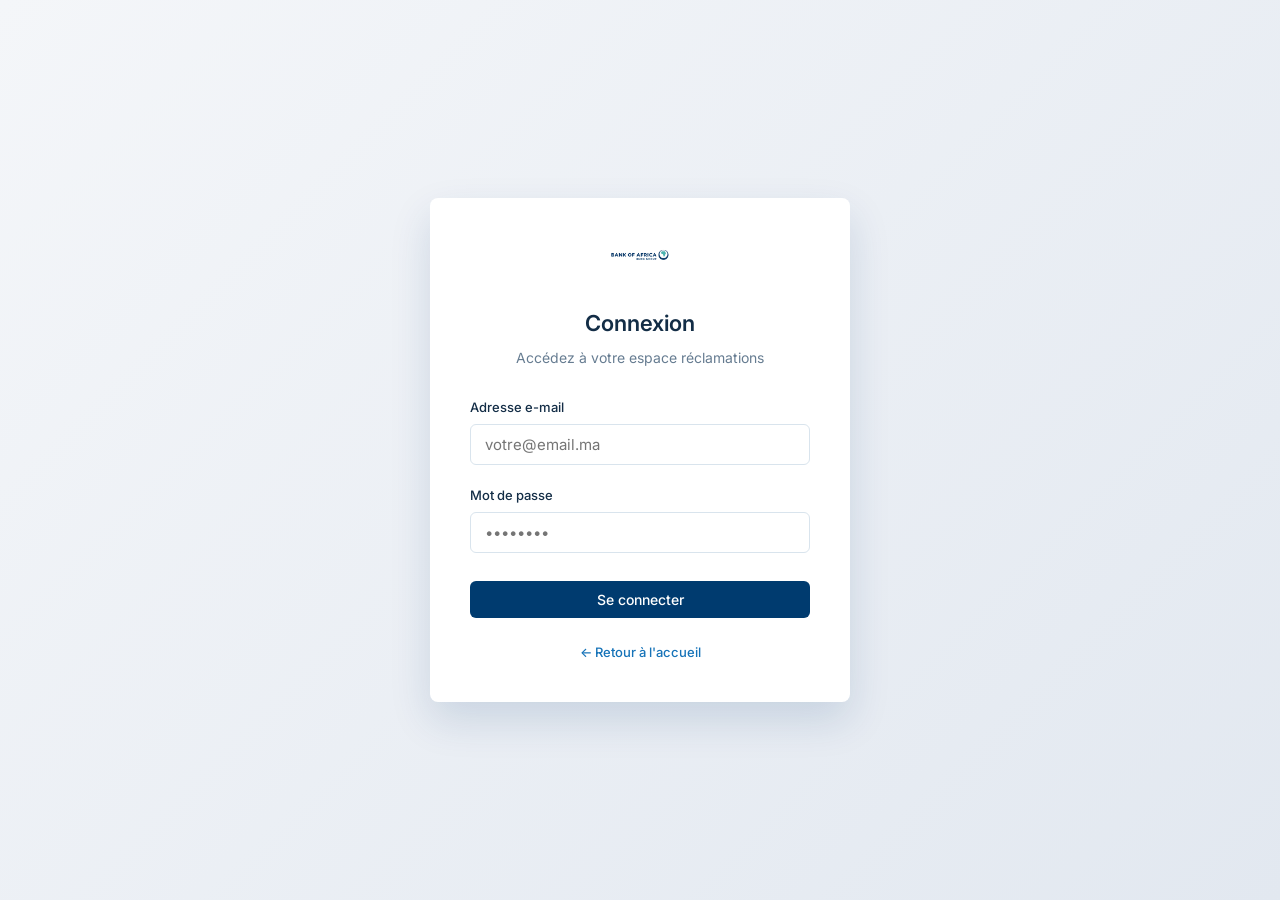
==== login.html @ 6e00140f "1er commit" ====
<!DOCTYPE html>
<html lang="fr">
<head>
  <meta charset="UTF-8">
  <meta name="viewport" content="width=device-width, initial-scale=1.0">
  <title>Connexion — BMCE Réclamations</title>
  <link rel="stylesheet" href="assets/css/style.css">
</head>
<body>

  <div class="login-page">
    <div class="login-card">
      <div class="logo">
        <img src="assets/img/logo-bmce.png" alt="BMCE Bank" class="logo-img">
      </div>

      <h1>Connexion</h1>
      <p class="login-subtitle" id="login-subtitle">Accédez à votre espace réclamations</p>

      <form id="login-form">
        <div class="form-group">
          <label class="form-label" for="email">Adresse e-mail</label>
          <input type="email" id="email" class="form-control" placeholder="votre@email.ma" required>
        </div>
        <div class="form-group">
          <label class="form-label" for="password">Mot de passe</label>
          <input type="password" id="password" class="form-control" placeholder="••••••••" required>
        </div>
        <button type="submit" class="btn btn-primary" style="width:100%; margin-top:8px;">
          Se connecter
        </button>
      </form>

      <div class="login-footer">
        <a href="index.html">&larr; Retour à l'accueil</a>
      </div>
    </div>
  </div>

  <script src="assets/js/app.js"></script>
  <script>
    const params = new URLSearchParams(window.location.search);
    const action = params.get('action');
    const redirect = params.get('redirect');

    const subtitles = {
      deposer: 'Connectez-vous pour déposer une réclamation',
      suivre: 'Connectez-vous pour suivre vos réclamations'
    };
    if (action && subtitles[action]) {
      document.getElementById('login-subtitle').textContent = subtitles[action];
    }

    document.getElementById('login-form').addEventListener('submit', (e) => {
      e.preventDefault();
      const email = document.getElementById('email').value.trim();
      const password = document.getElementById('password').value;
      const user = App.login(email, password);

      if (!user) {
        App.showToast('Identifiants incorrects', 'error');
        return;
      }

      if (redirect) {
        window.location.href = decodeURIComponent(redirect);
        return;
      }

      if (user.role === 'admin') {
        window.location.href = 'admin/dashboard.html';
      } else if (action === 'deposer') {
        window.location.href = 'client/deposer.html';
      } else if (action === 'suivre') {
        window.location.href = 'client/suivre.html';
      } else {
        window.location.href = 'client/dashboard.html';
      }
    });
  </script>
</body>
</html>
---- assets/css/style.css ----
/* BMCE Réclamations — Design System */
@import url('https://fonts.googleapis.com/css2?family=Inter:wght@300;400;500;600;700&display=swap');

:root {
  --primary: #003b6f;
  --primary-light: #005b9f;
  --accent: #1673b8;
  --accent-light: #2b91d2;
  --accent-soft: #e8f3fb;
  --bg: #f5f8fb;
  --surface: #ffffff;
  --text: #132d46;
  --text-muted: #667c91;
  --border: #d9e4ed;
  --border-light: #edf3f7;
  --shadow-sm: 0 2px 8px rgba(0, 59, 111, .05);
  --shadow-md: 0 8px 20px rgba(0, 59, 111, .10);
  --shadow-lg: 0 18px 42px rgba(0, 59, 111, .14);
  --radius: 6px;
  --radius-lg: 8px;
  --sidebar-w: 220px;
  --header-h: 68px;
  --transition: .2s ease;

  /* Statuts */
  --status-nouveau: #0879bd;
  --status-encours: #d97818;
  --status-attente: #b87916;
  --status-resolu: #208448;
  --status-rejete: #be3d46;

  /* Priorités */
  --prio-basse: #4189b9;
  --prio-moyenne: #df891f;
  --prio-haute: #d75a3b;
  --prio-critique: #aa2d42;
}

*, *::before, *::after { box-sizing: border-box; margin: 0; padding: 0; }

html { scroll-behavior: smooth; }

body {
  font-family: 'Inter', -apple-system, BlinkMacSystemFont, sans-serif;
  background: var(--bg);
  color: var(--text);
  line-height: 1.6;
  font-size: 15px;
  -webkit-font-smoothing: antialiased;
}

a { text-decoration: none; color: inherit; }
ul { list-style: none; }
img { max-width: 100%; display: block; }
button, input, select, textarea { font-family: inherit; font-size: inherit; }

/* ─── Buttons ─── */
.btn {
  display: inline-flex;
  align-items: center;
  justify-content: center;
  gap: 8px;
  padding: 10px 20px;
  border-radius: var(--radius);
  border: none;
  cursor: pointer;
  font-weight: 500;
  font-size: 14px;
  transition: all var(--transition);
  white-space: nowrap;
}

.btn-primary {
  background: var(--primary);
  color: #fff;
}
.btn-primary:hover { background: var(--primary-light); transform: translateY(-1px); box-shadow: var(--shadow-md); }

.btn-accent {
  background: var(--accent);
  color: #fff;
}
.btn-accent:hover { background: var(--accent-light); transform: translateY(-1px); box-shadow: var(--shadow-md); }

.btn-outline {
  background: transparent;
  color: var(--primary);
  border: 1.5px solid var(--border);
}
.btn-outline:hover { border-color: var(--primary); background: var(--bg); }

.btn-ghost {
  background: transparent;
  color: var(--text-muted);
  padding: 8px 14px;
}
.btn-ghost:hover { color: var(--primary); background: var(--border-light); }

.btn-sm { padding: 6px 14px; font-size: 13px; }
.btn-lg { padding: 14px 28px; font-size: 16px; }

.btn-icon {
  width: 36px; height: 36px;
  padding: 0;
  border-radius: var(--radius);
  background: transparent;
  border: none;
  cursor: pointer;
  color: var(--text-muted);
  display: flex; align-items: center; justify-content: center;
  transition: all var(--transition);
}
.btn-icon:hover { background: var(--border-light); color: var(--primary); }

/* ─── Forms ─── */
.form-group { margin-bottom: 20px; }

.form-label {
  display: block;
  font-size: 13px;
  font-weight: 500;
  color: var(--text);
  margin-bottom: 6px;
}

.form-label .required { color: var(--accent); margin-left: 2px; }

.form-control {
  width: 100%;
  padding: 10px 14px;
  border: 1.5px solid var(--border);
  border-radius: var(--radius);
  background: var(--surface);
  color: var(--text);
  transition: border-color var(--transition), box-shadow var(--transition);
}

.form-control:focus {
  outline: none;
  border-color: var(--accent);
  box-shadow: 0 0 0 3px rgba(22,115,184,.15);
}

.form-control:disabled, .form-control[readonly] {
  background: var(--border-light);
  color: var(--text-muted);
  cursor: not-allowed;
}

textarea.form-control { resize: vertical; min-height: 120px; }

select.form-control {
  appearance: none;
  background-image: url("data:image/svg+xml,%3Csvg xmlns='http://www.w3.org/2000/svg' width='12' height='12' viewBox='0 0 24 24' fill='none' stroke='%23718096' stroke-width='2'%3E%3Cpath d='M6 9l6 6 6-6'/%3E%3C/svg%3E");
  background-repeat: no-repeat;
  background-position: right 12px center;
  padding-right: 36px;
}

.form-row {
  display: grid;
  grid-template-columns: 1fr 1fr;
  gap: 16px;
}

.form-hint { font-size: 12px; color: var(--text-muted); margin-top: 4px; }

.form-error { font-size: 12px; color: var(--primary); margin-top: 4px; display: none; }
.form-group.has-error .form-control { border-color: var(--primary); }
.form-group.has-error .form-error { display: block; }

/* File upload */
.file-upload {
  border: 2px dashed var(--border);
  border-radius: var(--radius-lg);
  padding: 32px 24px;
  text-align: center;
  cursor: pointer;
  transition: all var(--transition);
  background: var(--border-light);
}
.file-upload:hover, .file-upload.dragover {
  border-color: var(--accent);
  background: var(--accent-soft);
}
.file-upload input { display: none; }
.file-upload-icon { font-size: 32px; margin-bottom: 8px; color: var(--text-muted); }
.file-upload-text { font-size: 14px; color: var(--text-muted); }
.file-upload-text strong { color: var(--accent); }
.file-preview {
  display: flex; align-items: center; gap: 12px;
  padding: 10px 14px;
  background: var(--accent-soft);
  border-radius: var(--radius);
  margin-top: 12px;
  font-size: 13px;
}
.file-preview .remove-file {
  margin-left: auto;
  color: var(--primary);
  cursor: pointer;
  font-size: 18px;
  line-height: 1;
}

/* Radio / Toggle group */
.radio-group { display: flex; gap: 12px; flex-wrap: wrap; }

.radio-card {
  flex: 1;
  min-width: 140px;
  padding: 14px 16px;
  border: 1.5px solid var(--border);
  border-radius: var(--radius);
  cursor: pointer;
  transition: all var(--transition);
  text-align: center;
}
.radio-card:hover { border-color: var(--accent); }
.radio-card.active {
  border-color: var(--accent);
  background: var(--accent-soft);
}
.radio-card input { display: none; }
.radio-card-title { font-weight: 500; font-size: 14px; }
.radio-card-desc { font-size: 12px; color: var(--text-muted); margin-top: 2px; }

/* ─── Badges ─── */
.badge {
  display: inline-flex;
  align-items: center;
  padding: 3px 10px;
  border-radius: 20px;
  font-size: 12px;
  font-weight: 500;
  letter-spacing: .02em;
}

.badge-nouveau    { background: #e3f3fc; color: var(--status-nouveau); border: 1px solid #b7dff5; }
.badge-encours    { background: #fdf0df; color: var(--status-encours); border: 1px solid #f5d3a8; }
.badge-attente    { background: #fff5de; color: var(--status-attente); border: 1px solid #ecd49a; }
.badge-resolu     { background: #e4f4e9; color: var(--status-resolu); border: 1px solid #b8dfc4; }
.badge-rejete     { background: #fae7e9; color: var(--status-rejete); border: 1px solid #edbcc2; }

.badge-basse      { background: #e8f3fa; color: var(--prio-basse); border: 1px solid #c6dfef; }
.badge-moyenne    { background: #fdf1df; color: var(--prio-moyenne); border: 1px solid #f3d3a7; }
.badge-haute      { background: #fbedE7; color: var(--prio-haute); border: 1px solid #efc5b9; }
.badge-critique   { background: #f9e5e9; color: var(--prio-critique); border: 1px solid #e9b9c4; }

/* ─── Cards ─── */
.card {
  background: var(--surface);
  border-radius: var(--radius-lg);
  border: 1px solid var(--border);
  box-shadow: var(--shadow-sm);
  overflow: hidden;
}

.card-header {
  padding: 20px 24px;
  border-bottom: 1px solid var(--border-light);
  display: flex;
  align-items: center;
  justify-content: space-between;
  gap: 12px;
}

.card-header h2, .card-header h3 {
  font-size: 16px;
  font-weight: 600;
}

.card-body { padding: 24px; }
.card-footer {
  padding: 16px 24px;
  border-top: 1px solid var(--border-light);
  display: flex;
  justify-content: flex-end;
  gap: 10px;
}

/* ─── Tables ─── */
.table-wrap { overflow-x: auto; }

table {
  width: 100%;
  border-collapse: collapse;
  font-size: 14px;
}

thead th {
  text-align: left;
  padding: 12px 16px;
  font-size: 12px;
  font-weight: 600;
  text-transform: uppercase;
  letter-spacing: .04em;
  color: var(--text-muted);
  background: var(--border-light);
  border-bottom: 1px solid var(--border);
  white-space: nowrap;
}

tbody td {
  padding: 14px 16px;
  border-bottom: 1px solid var(--border-light);
  vertical-align: middle;
}

tbody tr:hover { background: #fafbfc; }
tbody tr:last-child td { border-bottom: none; }

.ref-link {
  color: var(--primary);
  font-weight: 600;
  font-family: 'Courier New', monospace;
  font-size: 13px;
  transition: color var(--transition);
}
.ref-link:hover { color: var(--accent); text-decoration: underline; }

/* ─── Layout: Landing ─── */
.landing-header {
  position: fixed;
  top: 0; left: 0; right: 0;
  height: var(--header-h);
  background: rgba(255,255,255,.95);
  backdrop-filter: blur(8px);
  border-bottom: 1px solid var(--border);
  display: flex;
  align-items: center;
  justify-content: space-between;
  padding: 0 40px;
  z-index: 100;
}

.logo {
  display: flex;
  align-items: center;
  gap: 10px;
  font-weight: 700;
  font-size: 18px;
  color: var(--primary);
}

.logo-img {
  height: 36px;
  width: auto;
  display: block;
}

.logo-icon {
  width: 36px; height: 36px;
  background: var(--primary);
  border-radius: var(--radius);
  display: flex; align-items: center; justify-content: center;
  color: #fff;
  font-size: 16px;
  font-weight: 700;
}

.landing-main {
  min-height: 100vh;
  display: flex;
  align-items: center;
  justify-content: center;
  padding: calc(var(--header-h) + 40px) 40px 60px;
}

.hero {
  max-width: 680px;
  text-align: center;
}

.hero-badge {
  display: inline-block;
  padding: 6px 16px;
  background: var(--accent-soft);
  color: var(--accent);
  border-radius: 20px;
  font-size: 13px;
  font-weight: 500;
  margin-bottom: 24px;
}

.hero h1 {
  font-size: 2.4rem;
  font-weight: 700;
  color: var(--primary);
  line-height: 1.2;
  margin-bottom: 16px;
}

.hero p {
  font-size: 17px;
  color: var(--text-muted);
  margin-bottom: 40px;
  line-height: 1.7;
}

.hero-actions {
  display: flex;
  gap: 16px;
  justify-content: center;
  flex-wrap: wrap;
}

.hero-actions .btn { min-width: 200px; }

.landing-features {
  display: grid;
  grid-template-columns: repeat(3, 1fr);
  gap: 24px;
  max-width: 900px;
  margin: 60px auto 0;
  padding: 0 40px;
}

.feature-item {
  text-align: center;
  padding: 24px;
}

.feature-icon {
  width: 48px; height: 48px;
  background: var(--accent-soft);
  border-radius: var(--radius-lg);
  display: flex; align-items: center; justify-content: center;
  margin: 0 auto 14px;
  font-size: 22px;
}

.feature-item h3 { font-size: 15px; font-weight: 600; margin-bottom: 6px; }
.feature-item p { font-size: 13px; color: var(--text-muted); }

.landing-footer {
  text-align: center;
  padding: 24px;
  font-size: 13px;
  color: var(--text-muted);
  border-top: 1px solid var(--border);
}

/* ─── Layout: Login ─── */
.login-page {
  min-height: 100vh;
  display: flex;
  align-items: center;
  justify-content: center;
  padding: 40px 20px;
  background: linear-gradient(135deg, #f4f6f9 0%, #e2e8f0 100%);
}

.login-card {
  width: 100%;
  max-width: 420px;
  background: var(--surface);
  border-radius: var(--radius-lg);
  box-shadow: var(--shadow-lg);
  padding: 40px;
}

.login-card .logo { justify-content: center; margin-bottom: 32px; }

.login-card h1 {
  font-size: 22px;
  font-weight: 600;
  text-align: center;
  margin-bottom: 6px;
}

.login-subtitle {
  text-align: center;
  color: var(--text-muted);
  font-size: 14px;
  margin-bottom: 28px;
}

.role-tabs {
  display: flex;
  background: var(--border-light);
  border-radius: var(--radius);
  padding: 4px;
  margin-bottom: 28px;
}

.role-tab {
  flex: 1;
  padding: 10px;
  text-align: center;
  border-radius: 6px;
  cursor: pointer;
  font-size: 14px;
  font-weight: 500;
  color: var(--text-muted);
  transition: all var(--transition);
  border: none;
  background: transparent;
}
.role-tab.active {
  background: var(--surface);
  color: var(--primary);
  box-shadow: var(--shadow-sm);
}

.login-footer {
  text-align: center;
  margin-top: 24px;
  font-size: 13px;
  color: var(--text-muted);
}
.login-footer a { color: var(--accent); font-weight: 500; }

/* ─── Layout: Dashboard (sidebar) ─── */
.app-layout {
  display: flex;
  min-height: 100vh;
}

.sidebar {
  width: 248px;
  background: var(--surface);
  color: var(--text);
  border-right: 1px solid var(--border);
  display: flex;
  flex-direction: column;
  position: fixed;
  top: 0; left: 0; bottom: 0;
  z-index: 50;
  transition: transform var(--transition);
}

.sidebar-header {
  min-height: 82px;
  padding: 16px 20px;
  background: var(--surface);
  border-bottom: 1px solid var(--border);
  display: flex;
  align-items: center;
}

.sidebar-header .logo { color: var(--primary); font-size: 15px; }
.sidebar-header .logo-icon { background: rgba(255,255,255,.15); }
.sidebar-header .logo-img {
  width: 174px;
  height: auto;
  max-width: 100%;
}

.sidebar-user {
  margin: 10px 14px 4px;
  padding: 10px 12px;
  border: 1px solid var(--border-light);
  background: #f7fafc;
  border-radius: var(--radius);
  display: flex;
  align-items: center;
  gap: 12px;
}

.user-avatar {
  width: 36px; height: 36px;
  border-radius: 50%;
  background: var(--primary);
  color: #fff;
  display: flex; align-items: center; justify-content: center;
  font-weight: 600;
  font-size: 14px;
  flex-shrink: 0;
}

.user-info { overflow: hidden; }
.user-name { font-size: 14px; font-weight: 500; white-space: nowrap; overflow: hidden; text-overflow: ellipsis; }
.user-role { font-size: 12px; color: var(--text-muted); }

.sidebar-nav { flex: 1; padding: 14px; overflow-y: auto; }

.nav-section { padding: 8px 8px 6px; font-size: 10px; text-transform: uppercase; letter-spacing: .08em; color: var(--text-muted); font-weight: 700; }

.nav-item a {
  display: flex;
  align-items: center;
  gap: 10px;
  min-height: 42px;
  padding: 9px 10px;
  font-size: 14px;
  color: #486278;
  transition: all var(--transition);
  border-left: none;
  border-radius: var(--radius);
}
.nav-item + .nav-item { margin-top: 3px; }
.nav-item a:hover { color: var(--primary); background: #eef6fb; }
.nav-item.active a {
  color: var(--primary);
  background: var(--accent-soft);
  box-shadow: inset 3px 0 0 var(--accent);
  font-weight: 500;
}
.nav-item .nav-icon { font-size: 18px; width: 22px; text-align: center; }

.sidebar-footer {
  padding: 12px;
  border-top: 1px solid var(--border-light);
}

.sidebar-footer .btn-ghost { color: var(--text-muted); width: 100%; justify-content: flex-start; }
.sidebar-footer .btn-ghost:hover { color: var(--primary); background: var(--accent-soft); }

.main-content {
  flex: 1;
  margin-left: 248px;
  min-height: 100vh;
}

.topbar {
  height: var(--header-h);
  background: var(--surface);
  border-bottom: 1px solid var(--border);
  display: flex;
  align-items: center;
  justify-content: space-between;
  padding: 0 30px;
  box-shadow: 0 2px 10px rgba(0, 59, 111, .03);
  position: sticky;
  top: 0;
  z-index: 40;
}

.topbar-title { font-size: 18px; font-weight: 600; }
.topbar-actions { display: flex; align-items: center; gap: 8px; }

.page-content { padding: 28px 30px; }

/* ─── Dashboard widgets ─── */
.stats-grid {
  display: grid;
  grid-template-columns: repeat(auto-fit, minmax(200px, 1fr));
  gap: 20px;
  margin-bottom: 28px;
}

.stat-card {
  background: var(--surface);
  border: 1px solid var(--border);
  border-radius: var(--radius-lg);
  padding: 20px 24px;
  display: flex;
  align-items: flex-start;
  gap: 16px;
  box-shadow: var(--shadow-sm);
  transition: transform var(--transition), box-shadow var(--transition), border-color var(--transition);
}
.stat-card:hover { transform: translateY(-2px); border-color: #b9d6e9; box-shadow: var(--shadow-md); }

.stat-icon {
  width: 44px; height: 44px;
  border-radius: var(--radius);
  display: flex; align-items: center; justify-content: center;
  font-size: 20px;
  flex-shrink: 0;
}

.stat-icon.blue,
.stat-icon.green,
.stat-icon.orange,
.stat-icon.red { background: var(--accent-soft); color: var(--primary); }

.stat-value { font-size: 28px; font-weight: 700; line-height: 1; margin-bottom: 4px; }
.stat-label { font-size: 13px; color: var(--text-muted); }

.gravity-chart {
  display: grid;
  grid-template-columns: 140px 1fr;
  align-items: center;
  gap: 22px;
}
.donut-chart {
  width: 140px;
  aspect-ratio: 1;
  border-radius: 50%;
  display: grid;
  place-items: center;
  background: conic-gradient(var(--prio-basse) 0 25%, var(--prio-moyenne) 25% 50%, var(--prio-haute) 50% 75%, var(--prio-critique) 75% 100%);
}
.donut-chart::before {
  content: attr(data-total) ' dossiers';
  width: 86px;
  aspect-ratio: 1;
  display: grid;
  place-items: center;
  padding: 16px;
  border-radius: 50%;
  background: var(--surface);
  color: var(--primary);
  text-align: center;
  font-size: 12px;
  font-weight: 700;
  line-height: 1.25;
}
.chart-legend { display: grid; gap: 11px; }
.chart-legend-item { display: flex; align-items: center; justify-content: space-between; gap: 12px; font-size: 13px; }
.chart-key { display: inline-flex; align-items: center; gap: 8px; color: var(--text-muted); }
.chart-swatch { width: 9px; height: 9px; border-radius: 50%; }

/* ─── Filters bar ─── */
.filters-bar {
  display: flex;
  flex-wrap: wrap;
  gap: 12px;
  align-items: center;
  margin-bottom: 20px;
}

.search-box {
  position: relative;
  flex: 1;
  min-width: 220px;
}
.search-box input {
  width: 100%;
  padding: 9px 14px 9px 38px;
  border: 1.5px solid var(--border);
  border-radius: var(--radius);
  font-size: 14px;
  background: var(--surface);
}
.search-box input:focus { outline: none; border-color: var(--accent); }
.search-box .search-icon {
  position: absolute;
  left: 12px; top: 50%;
  transform: translateY(-50%);
  color: var(--text-muted);
  font-size: 16px;
}

.filter-select {
  padding: 9px 32px 9px 14px;
  border: 1.5px solid var(--border);
  border-radius: var(--radius);
  font-size: 13px;
  background: var(--surface);
  appearance: none;
  background-image: url("data:image/svg+xml,%3Csvg xmlns='http://www.w3.org/2000/svg' width='12' height='12' viewBox='0 0 24 24' fill='none' stroke='%23718096' stroke-width='2'%3E%3Cpath d='M6 9l6 6 6-6'/%3E%3C/svg%3E");
  background-repeat: no-repeat;
  background-position: right 10px center;
  cursor: pointer;
}
.filter-select:focus { outline: none; border-color: var(--accent); }

/* ─── Detail page ─── */
.detail-grid {
  display: grid;
  grid-template-columns: 2fr 1fr;
  gap: 24px;
  align-items: start;
}

.client-detail-grid {
  display: grid;
  grid-template-columns: minmax(0, 1fr) 300px;
  gap: 24px;
  align-items: start;
}

.journey-card { position: sticky; top: calc(var(--header-h) + 20px); }
.journey-card .card-header { padding: 16px 18px; }
.journey-card .card-body { padding: 18px; }
.journey-caption { color: var(--text-muted); font-size: 12px; margin-bottom: 16px; }
.journey-steps { display: grid; gap: 0; }
.journey-step {
  position: relative;
  display: grid;
  grid-template-columns: 28px 1fr;
  gap: 10px;
  min-height: 62px;
  padding: 0 0 14px;
  background: transparent;
  border: 0;
  text-align: left;
  color: var(--text-muted);
}
.journey-step:not(:last-child)::after {
  content: '';
  position: absolute;
  left: 13px;
  top: 28px;
  width: 2px;
  height: calc(100% - 20px);
  background: var(--border);
}
.journey-marker {
  width: 28px;
  height: 28px;
  border: 2px solid var(--border);
  border-radius: 50%;
  display: grid;
  place-items: center;
  background: var(--surface);
  color: transparent;
  font-size: 13px;
  font-weight: 700;
  z-index: 1;
}
.journey-step.is-complete { color: var(--text); }
.journey-step.is-complete .journey-marker { background: var(--primary); border-color: var(--primary); color: #fff; }
.journey-step.is-current .journey-marker { border-color: var(--accent); box-shadow: 0 0 0 4px var(--accent-soft); }
.journey-step.is-current strong { color: var(--primary); }
.journey-step strong { display: block; font-size: 13px; line-height: 1.3; }
.journey-step small { display: block; margin-top: 3px; font-size: 11px; line-height: 1.35; }
.journey-step--interactive { cursor: pointer; transition: color var(--transition); }
.journey-step--interactive:hover { color: var(--primary); }
.journey-step--interactive:focus-visible { outline: 2px solid var(--accent); outline-offset: 3px; border-radius: var(--radius); }
.journey-history { margin-top: 8px; padding-top: 14px; border-top: 1px solid var(--border-light); display: grid; gap: 10px; }
.journey-history > div { padding-left: 10px; border-left: 2px solid var(--border); }
.journey-history .badge { font-size: 10px; padding: 2px 7px; }
.journey-history p { margin: 4px 0 1px; color: var(--text); font-size: 12px; line-height: 1.35; }
.journey-history small { color: var(--text-muted); font-size: 11px; }

.attachment-table { width: 100%; border-collapse: collapse; font-size: 13px; }
.attachment-table th { padding: 10px 12px; text-align: left; background: var(--border-light); color: var(--text-muted); font-size: 11px; text-transform: uppercase; }
.attachment-table td { padding: 12px; border-bottom: 1px solid var(--border-light); }
.attachment-table tr:last-child td { border-bottom: 0; }
.attachment-name { color: var(--primary); font-weight: 600; }
.attachment-actions { display: flex; gap: 6px; justify-content: flex-end; }

.detail-section { margin-bottom: 24px; }
.detail-section h3 {
  font-size: 14px;
  font-weight: 600;
  color: var(--text-muted);
  text-transform: uppercase;
  letter-spacing: .04em;
  margin-bottom: 12px;
}

.info-grid {
  display: grid;
  grid-template-columns: 1fr 1fr;
  gap: 16px;
}

.info-item label {
  display: block;
  font-size: 12px;
  color: var(--text-muted);
  margin-bottom: 2px;
}
.info-item span { font-size: 14px; font-weight: 500; }

.detail-text {
  background: var(--border-light);
  border-radius: var(--radius);
  padding: 16px;
  font-size: 14px;
  line-height: 1.7;
  white-space: pre-wrap;
}

/* ─── Timeline / Memo ─── */
.timeline { position: relative; padding-left: 28px; }

.timeline::before {
  content: '';
  position: absolute;
  left: 8px; top: 4px; bottom: 4px;
  width: 2px;
  background: var(--border);
}

.timeline-item {
  position: relative;
  padding-bottom: 24px;
}
.timeline-item:last-child { padding-bottom: 0; }

.timeline-dot {
  position: absolute;
  left: -24px; top: 4px;
  width: 12px; height: 12px;
  border-radius: 50%;
  background: var(--accent);
  border: 2px solid var(--surface);
  box-shadow: 0 0 0 2px var(--accent-soft);
}

.timeline-header {
  display: flex;
  align-items: center;
  gap: 8px;
  margin-bottom: 6px;
}
.timeline-author { font-weight: 600; font-size: 14px; }
.timeline-date { font-size: 12px; color: var(--text-muted); }
.timeline-body {
  background: var(--border-light);
  border-radius: var(--radius);
  padding: 12px 16px;
  font-size: 14px;
  line-height: 1.6;
}

.memo-form { margin-top: 20px; }

.memo-toggle {
  width: 100%;
  justify-content: space-between;
  margin-bottom: 14px;
}
.memo-toggle::after {
  content: '+';
  font-size: 18px;
  font-weight: 400;
  line-height: 1;
}
.memo-card.is-open .memo-toggle::after { content: '-'; }
.memo-content {
  display: grid;
  grid-template-rows: 0fr;
  opacity: 0;
  transition: grid-template-rows .25s ease, opacity .2s ease;
}
.memo-card.is-open .memo-content { grid-template-rows: 1fr; opacity: 1; }
.memo-content-inner { overflow: hidden; }

/* ─── SVG Icons ─── */
.icon-svg {
  width: 20px;
  height: 20px;
  flex-shrink: 0;
}

.nav-icon .icon-svg {
  width: 18px;
  height: 18px;
}

.stat-icon .icon-svg {
  width: 22px;
  height: 22px;
}

.search-icon .icon-svg {
  position: absolute;
  left: 12px;
  top: 50%;
  transform: translateY(-50%);
  color: var(--text-muted);
  width: 16px;
  height: 16px;
}

/* ─── Autre field (Objet / Type) ─── */
.autre-field {
  display: none;
  margin-top: 12px;
}
.autre-field.visible {
  display: block;
}

/* ─── Empty state ─── */
.empty-state {
  text-align: center;
  padding: 60px 24px;
  color: var(--text-muted);
}
.empty-state-icon { font-size: 48px; margin-bottom: 16px; opacity: .5; }
.empty-state h3 { font-size: 16px; color: var(--text); margin-bottom: 6px; }
.empty-state p { font-size: 14px; margin-bottom: 20px; }

/* ─── Toast notification ─── */
.toast-container {
  position: fixed;
  top: 20px; right: 20px;
  z-index: 9999;
  display: flex;
  flex-direction: column;
  gap: 8px;
}

.toast {
  padding: 14px 20px;
  border-radius: var(--radius);
  background: var(--surface);
  box-shadow: var(--shadow-lg);
  border-left: 4px solid var(--accent);
  font-size: 14px;
  animation: slideIn .3s ease;
  max-width: 360px;
}
.toast.success { border-left-color: var(--accent); }
.toast.error { border-left-color: var(--primary); }

@keyframes slideIn {
  from { transform: translateX(100%); opacity: 0; }
  to { transform: translateX(0); opacity: 1; }
}

/* ─── Modal ─── */
.modal-overlay {
  position: fixed;
  inset: 0;
  background: rgba(0,0,0,.4);
  display: flex;
  align-items: center;
  justify-content: center;
  z-index: 200;
  opacity: 0;
  visibility: hidden;
  transition: all .2s;
}
.modal-overlay.active { opacity: 1; visibility: visible; }

.modal {
  background: var(--surface);
  border-radius: var(--radius-lg);
  width: 90%;
  max-width: 520px;
  max-height: 90vh;
  overflow-y: auto;
  box-shadow: var(--shadow-lg);
  transform: scale(.95);
  transition: transform .2s;
}
.modal-overlay.active .modal { transform: scale(1); }

.modal-header {
  padding: 20px 24px;
  border-bottom: 1px solid var(--border-light);
  display: flex;
  align-items: center;
  justify-content: space-between;
}
.modal-header h3 { font-size: 17px; font-weight: 600; }
.modal-body { padding: 24px; }
.modal-footer {
  padding: 16px 24px;
  border-top: 1px solid var(--border-light);
  display: flex;
  justify-content: flex-end;
  gap: 10px;
}

/* ─── Responsive ─── */
.menu-toggle {
  display: none;
  background: none;
  border: none;
  font-size: 22px;
  cursor: pointer;
  color: var(--text);
  padding: 4px;
}

@media (max-width: 900px) {
  .detail-grid { grid-template-columns: 1fr; }
  .client-detail-grid { grid-template-columns: 1fr; }
  .journey-card { position: static; }
  .landing-features { grid-template-columns: 1fr; }
  .form-row { grid-template-columns: 1fr; }
  .info-grid { grid-template-columns: 1fr; }
  .gravity-chart { grid-template-columns: 120px 1fr; gap: 16px; }
  .donut-chart { width: 120px; }
}

@media (max-width: 768px) {
  .sidebar {
    transform: translateX(-100%);
  }
  .sidebar.open { transform: translateX(0); }
  .main-content { margin-left: 0; }
  .menu-toggle { display: block; }
  .landing-header { padding: 0 20px; }
  .hero h1 { font-size: 1.8rem; }
  .hero-actions { flex-direction: column; align-items: center; }
  .hero-actions .btn { width: 100%; max-width: 280px; }
  .page-content { padding: 20px 16px; }
  .stats-grid { grid-template-columns: 1fr 1fr; }
}

@media (max-width: 480px) {
  .stats-grid { grid-template-columns: 1fr; }
  .filters-bar { flex-direction: column; }
  .search-box { min-width: 100%; }
}

/* Home page refresh */
.landing-header { height: 92px; padding: 0 7vw; }
.landing-header .logo-img { height: 54px; }
.landing-header-actions { display: flex; align-items: center; gap: 18px; color: var(--text-muted); font-size: 13px; }
.landing-main { min-height: 570px; padding: 150px 7vw 70px; background: #eef5fa; }
.hero { width: min(1180px, 100%); min-height: 380px; padding: 68px clamp(28px, 7vw, 92px); text-align: left; background: #003b6f; color: #fff; position: relative; overflow: hidden; }
.hero::after { content: ''; position: absolute; width: 380px; height: 380px; right: -115px; top: -105px; border: 52px solid rgba(255,255,255,.10); border-radius: 50%; }
.hero-badge { background: rgba(255,255,255,.14); color: #fff; }
.hero h1 { font-size: 42px; color: #fff; }
.hero p { color: rgba(255,255,255,.82); }
.hero-actions { justify-content: flex-start; }
.hero-actions .btn-accent { background: #15b7c8; }
.hero-actions .btn-outline { color: #fff; border-color: rgba(255,255,255,.65); }
.hero-actions .btn-outline:hover { background: rgba(255,255,255,.12); color: #fff; }
.landing-features { max-width: none; margin: 0 auto; padding: 32px 7vw 46px; }
.feature-item { text-align: left; padding: 20px 0; border-top: 2px solid var(--border); }
.feature-number { display: inline-block; margin-bottom: 14px; color: var(--accent); font-size: 12px; font-weight: 700; }
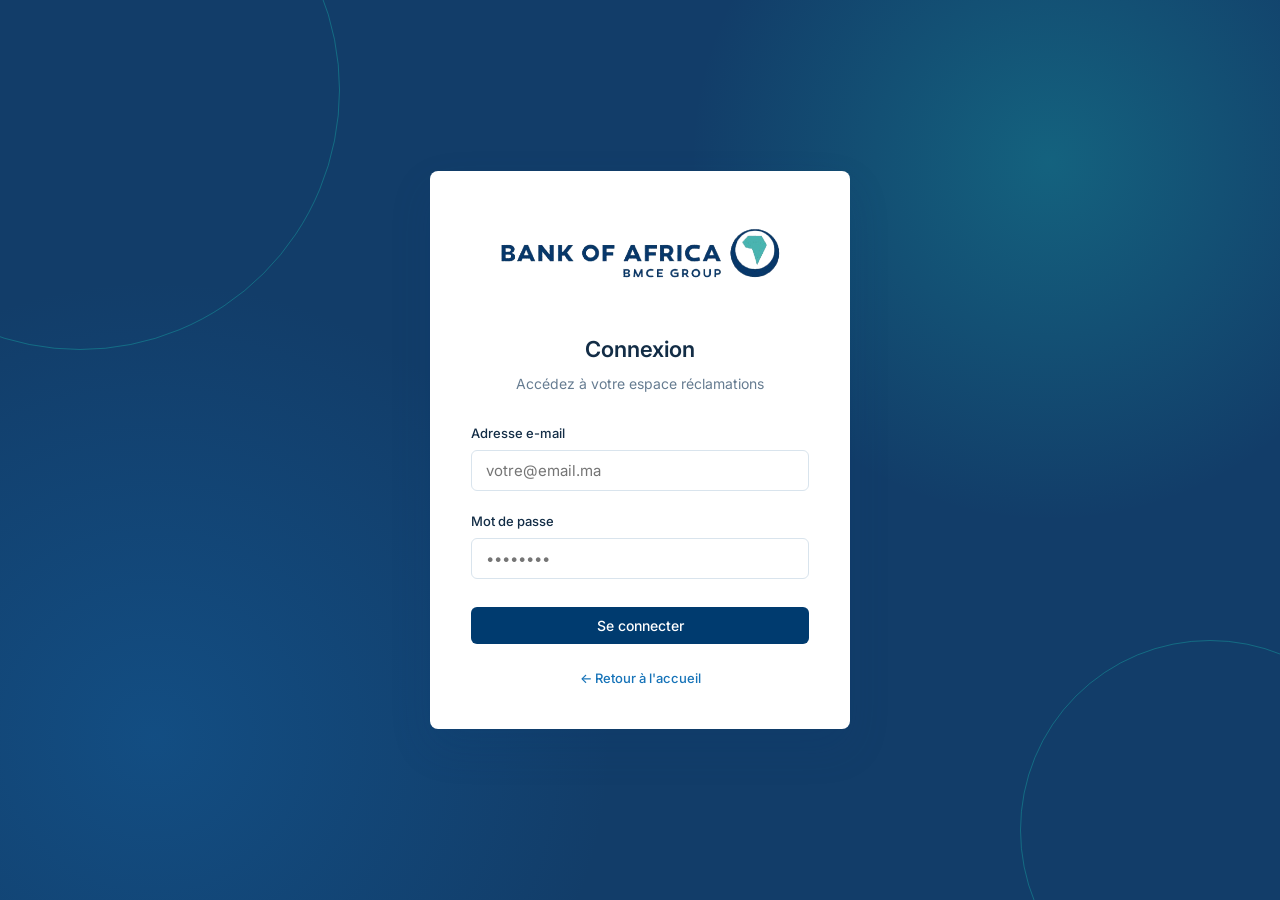
==== commit 65950a2b: "version semi final" ====
--- a/login.html
+++ b/login.html
@@ -11,12 +11,13 @@
   <div class="login-page">
     <div class="login-card">
       <div class="logo">
-        <img src="assets/img/logo-bmce.png" alt="BMCE Bank" class="logo-img">
+        <img src="assets/img/logo-bmce.png" alt="Bank of Africa — BMCE Group" class="logo-img">
       </div>
 
       <h1>Connexion</h1>
       <p class="login-subtitle" id="login-subtitle">Accédez à votre espace réclamations</p>
 
+      <div id="login-error" class="login-error" role="alert" aria-live="polite"></div>
       <form id="login-form">
         <div class="form-group">
           <label class="form-label" for="email">Adresse e-mail</label>
@@ -51,31 +52,34 @@
       document.getElementById('login-subtitle').textContent = subtitles[action];
     }
 
-    document.getElementById('login-form').addEventListener('submit', (e) => {
+    document.getElementById('login-form').addEventListener('submit', async (e) => {
       e.preventDefault();
       const email = document.getElementById('email').value.trim();
       const password = document.getElementById('password').value;
-      const user = App.login(email, password);
+      try {
+        const res = await fetch('backend/api/login.php', {
+          method: 'POST', headers: { 'Content-Type': 'application/json' }, credentials: 'same-origin',
+          body: JSON.stringify({ email, password })
+        });
+        const json = await res.json();
+        if (!res.ok) {
+          const error = document.getElementById('login-error');
+          error.textContent = json.message || json.error || 'Adresse e-mail ou mot de passe incorrect.';
+          error.classList.add('is-visible');
+          document.getElementById('email').classList.add('input-error');
+          document.getElementById('password').classList.add('input-error');
+          return;
+        }
+        document.getElementById('login-error').classList.remove('is-visible');
+        // store client-side session for frontend gating
+        App.setSession(json.user);
 
-      if (!user) {
-        App.showToast('Identifiants incorrects', 'error');
-        return;
-      }
-
-      if (redirect) {
-        window.location.href = decodeURIComponent(redirect);
-        return;
-      }
-
-      if (user.role === 'admin') {
-        window.location.href = 'admin/dashboard.html';
-      } else if (action === 'deposer') {
-        window.location.href = 'client/deposer.html';
-      } else if (action === 'suivre') {
-        window.location.href = 'client/suivre.html';
-      } else {
-        window.location.href = 'client/dashboard.html';
-      }
+        if (redirect) { window.location.href = decodeURIComponent(redirect); return; }
+        if (json.user.role === 'admin') window.location.href = 'admin/dashboard.html';
+        else if (action === 'deposer') window.location.href = 'client/deposer.html';
+        else if (action === 'suivre') window.location.href = 'client/dashboard.html';
+        else window.location.href = 'client/dashboard.html';
+      } catch (err) { App.showToast('Erreur connexion', 'error'); }
     });
   </script>
 </body>
--- a/assets/css/style.css
+++ b/assets/css/style.css
@@ -241,6 +241,9 @@
 .badge-attente    { background: #fff5de; color: var(--status-attente); border: 1px solid #ecd49a; }
 .badge-resolu     { background: #e4f4e9; color: var(--status-resolu); border: 1px solid #b8dfc4; }
 .badge-rejete     { background: #fae7e9; color: var(--status-rejete); border: 1px solid #edbcc2; }
+.badge-prise_charge { background: #e7eefc; color: #355f9d; border: 1px solid #bfd0f0; }
+.badge-demande_supplementaire { background: #fae7e9; color: #be3d46; border: 1px solid #edbcc2; }
+.badge-demande_supplementaire::before { content: '⚠ '; }
 
 .badge-basse      { background: #e8f3fa; color: var(--prio-basse); border: 1px solid #c6dfef; }
 .badge-moyenne    { background: #fdf1df; color: var(--prio-moyenne); border: 1px solid #f3d3a7; }
@@ -348,6 +351,16 @@
   width: auto;
   display: block;
 }
+
+/* Identite visuelle Bank of Africa / BMCE Group */
+.sidebar-header .logo-img,
+.login-card .logo-img { height: auto; object-fit: contain; }
+.sidebar-header .logo-img { width: 190px; height: 48px; object-fit: cover; object-position: center; }
+.login-card .logo-img { width: min(280px, 82vw); height: 72px; object-fit: cover; object-position: center; }
+.card, .stat-card, .filters-bar { animation: surface-in .35s ease both; }
+.card:hover { border-color: #c5dbea; box-shadow: var(--shadow-md); }
+.btn:focus-visible, .form-control:focus-visible, .filter-select:focus-visible { outline: 3px solid rgba(22,115,184,.24); outline-offset: 2px; }
+@keyframes surface-in { from { opacity: 0; transform: translateY(5px); } to { opacity: 1; transform: none; } }
 
 .logo-icon {
   width: 36px; height: 36px;
@@ -631,6 +644,14 @@
 .topbar-actions { display: flex; align-items: center; gap: 8px; }
 
 .page-content { padding: 28px 30px; }
+
+.chat-box { max-height: 360px; overflow-y: auto; padding: 14px; background: #f7fafc; border: 1px solid var(--border); border-radius: var(--radius); }
+.chat-message { max-width: 82%; margin-bottom: 12px; padding: 10px 13px; border-radius: 12px; line-height: 1.45; white-space: pre-wrap; }
+.chat-message-client { margin-right: auto; background: #e8f3fa; border-bottom-left-radius: 3px; }
+.chat-message-admin { margin-left: auto; background: var(--accent-soft); border-bottom-right-radius: 3px; }
+.chat-meta { font-size: 11px; color: var(--text-muted); margin-bottom: 4px; }
+.chat-form { display: flex; gap: 10px; align-items: flex-end; margin-top: 12px; }
+.chat-form textarea { flex: 1; resize: vertical; }
 
 /* ─── Dashboard widgets ─── */
 .stats-grid {
@@ -703,6 +724,40 @@
 .chart-key { display: inline-flex; align-items: center; gap: 8px; color: var(--text-muted); }
 .chart-swatch { width: 9px; height: 9px; border-radius: 50%; }
 
+/* Répartition des statuts plus lisible dans le dashboard admin. */
+#status-breakdown .gravity-chart {
+  grid-template-columns: 112px minmax(0, 1fr);
+  gap: 18px;
+}
+#status-breakdown .donut-chart { width: 112px; }
+#status-breakdown .chart-legend {
+  grid-template-columns: 1fr 1fr;
+  gap: 8px;
+}
+#status-breakdown .chart-legend-item {
+  min-width: 0;
+  padding: 8px 9px;
+  border: 1px solid var(--border-light);
+  border-radius: 8px;
+  background: #f8fafc;
+  font-size: 11px;
+}
+#status-breakdown .chart-key { min-width: 0; }
+#status-breakdown .chart-key { white-space: nowrap; overflow: hidden; text-overflow: ellipsis; }
+
+/* Logo zoomé et recadré : le texte bleu reste visible sans espace transparent. */
+.sidebar-header .logo-img,
+.sidebar .logo-img {
+  content: url('../../Bank-Of-Africa-BMCE-Group-Emploi-Recrutement-4-removebg-preview.png') !important;
+  width: 280px !important;
+  height: 100px !important;
+  max-width: none !important;
+  max-height: none !important;
+  object-fit: cover !important;
+  object-position: center !important;
+  background: transparent !important;
+}
+
 /* ─── Filters bar ─── */
 .filters-bar {
   display: flex;
@@ -751,9 +806,43 @@
 /* ─── Detail page ─── */
 .detail-grid {
   display: grid;
-  grid-template-columns: 2fr 1fr;
+  grid-template-columns: minmax(0, 2fr) minmax(320px, 380px);
   gap: 24px;
   align-items: start;
+}
+
+.detail-grid > div:last-child {
+  display: flex;
+  flex-direction: column;
+  gap: 24px;
+}
+
+.detail-grid > div:last-child .memo-card {
+  margin-top: auto;
+}
+
+.detail-grid .journey-card {
+  position: static;
+}
+
+/* Sur l'administration, les mémos sont placés sous le détail, à gauche du parcours. */
+.admin-detail-grid > div:first-child,
+.admin-detail-grid > div:last-child {
+  display: contents;
+}
+.admin-detail-grid > div:last-child .memo-card {
+  margin-top: 0;
+}
+.admin-detail-grid .memo-card {
+  grid-column: 2;
+  grid-row: 2;
+  align-self: start;
+}
+
+.admin-detail-grid > div {
+  display: flex;
+  flex-direction: column;
+  gap: 24px;
 }
 
 .client-detail-grid {
@@ -766,6 +855,124 @@
 .journey-card { position: sticky; top: calc(var(--header-h) + 20px); }
 .journey-card .card-header { padding: 16px 18px; }
 .journey-card .card-body { padding: 18px; }
+
+.admin-journey-card .journey-step {
+  position: relative;
+  display: block;
+}
+
+.admin-journey-card .journey-step-content {
+  display: grid;
+  grid-template-columns: 28px 1fr;
+  align-items: center;
+  gap: 16px;
+  width: 100%;
+  min-width: 0;
+  text-align: left;
+  background: none;
+  border: none;
+  padding: 12px;
+  border-radius: var(--radius);
+}
+
+.admin-journey-card .journey-step-info {
+  min-width: 0;
+}
+
+.admin-journey-card .journey-step strong {
+  display: block;
+  color: var(--text);
+  font-weight: 700;
+}
+
+.admin-journey-card .journey-step.is-current strong {
+  color: var(--text);
+}
+
+.admin-journey-card .journey-step small {
+  display: block;
+  color: var(--text-muted);
+  white-space: normal;
+  overflow: hidden;
+  text-overflow: ellipsis;
+}
+
+.admin-journey-card .journey-step .journey-marker {
+  min-width: 28px;
+  min-height: 28px;
+}
+
+.admin-journey-card .journey-step--interactive {
+  cursor: pointer;
+  transition: background var(--transition), border-color var(--transition);
+}
+
+.admin-journey-card .journey-step--interactive:hover {
+  background: rgba(8, 121, 189, 0.06);
+}
+
+.admin-journey-card .journey-step--interactive:focus-visible {
+  outline: 2px solid var(--accent);
+  outline-offset: 2px;
+}
+
+.admin-journey-card .journey-step--interactive .journey-marker,
+.admin-journey-card .journey-step.is-next .journey-marker {
+  cursor: pointer;
+}
+
+.admin-journey-card .journey-step.is-next .journey-marker {
+  border-color: var(--accent);
+  box-shadow: 0 0 0 4px rgba(8, 121, 189, 0.1);
+}
+
+.admin-journey-card .journey-step.is-future .journey-marker {
+  opacity: 0.5;
+}
+
+.admin-journey-card .journey-step--locked {
+  cursor: not-allowed;
+  opacity: 0.6;
+}
+
+.admin-journey-card .journey-step--locked:hover {
+  background: transparent;
+}
+
+.admin-journey-card .journey-step-content[disabled] {
+  opacity: 0.6;
+  cursor: not-allowed;
+}
+
+.admin-journey-card .journey-step-content {
+  width: 100%;
+  text-align: left;
+}
+
+.admin-journey-card .journey-step:not(:last-child)::after {
+  left: 13px;
+  pointer-events: none;
+}
+
+.admin-journey-card .journey-step-content {
+  position: relative;
+  z-index: 1;
+}
+
+@media (max-width: 1024px) {
+  .detail-grid {
+    grid-template-columns: 1fr;
+  }
+  .detail-grid > div:last-child {
+    display: block;
+  }
+  .admin-detail-grid > div:first-child,
+  .admin-detail-grid > div:last-child {
+    display: flex;
+    flex-direction: column;
+    gap: 24px;
+  }
+}
 .journey-caption { color: var(--text-muted); font-size: 12px; margin-bottom: 16px; }
 .journey-steps { display: grid; gap: 0; }
 .journey-step {
@@ -797,15 +1004,28 @@
   display: grid;
   place-items: center;
   background: var(--surface);
-  color: transparent;
+  color: var(--text);
   font-size: 13px;
   font-weight: 700;
   z-index: 1;
 }
 .journey-step.is-complete { color: var(--text); }
 .journey-step.is-complete .journey-marker { background: var(--primary); border-color: var(--primary); color: #fff; }
+.journey-step.is-future .journey-marker { opacity: 0.5; }
 .journey-step.is-current .journey-marker { border-color: var(--accent); box-shadow: 0 0 0 4px var(--accent-soft); }
 .journey-step.is-current strong { color: var(--primary); }
+.status-marker { font-size: 15px; font-weight: 700; }
+.journey-step.status-step-attente .status-marker { color: #b87916; }
+.journey-step.status-step-encours .status-marker { color: #d97818; }
+.journey-step.status-step-prise_charge .status-marker { color: #0879bd; }
+.journey-step.status-step-demande_supplementaire .status-marker { color: #be3d46; }
+.journey-step.status-step-resolu .status-marker { color: #208448; }
+.journey-step.status-step-cloture .status-marker { color: #6b7280; }
+.journey-step.is-complete .journey-marker,
+.journey-step.is-complete.status-step-demande_supplementaire .journey-marker,
+.journey-step.is-complete.status-step-resolu .journey-marker { background: #0879bd; border-color: #0879bd; color: #fff; }
+.journey-steps .journey-step:nth-child(4).is-complete .journey-marker { font-size: 0; }
+.journey-steps .journey-step:nth-child(4).is-complete .journey-marker::after { content: '×'; font-size: 18px; color: #fff; }
 .journey-step strong { display: block; font-size: 13px; line-height: 1.3; }
 .journey-step small { display: block; margin-top: 3px; font-size: 11px; line-height: 1.35; }
 .journey-step--interactive { cursor: pointer; transition: color var(--transition); }
@@ -823,6 +1043,7 @@
 .attachment-table tr:last-child td { border-bottom: 0; }
 .attachment-name { color: var(--primary); font-weight: 600; }
 .attachment-actions { display: flex; gap: 6px; justify-content: flex-end; }
+.table-responsive { overflow-x: auto; }
 
 .detail-section { margin-bottom: 24px; }
 .detail-section h3 {
@@ -842,11 +1063,108 @@
 
 .info-item label {
   display: block;
+  font-size: 15px;
+  color: var(--text-muted);
+  margin-bottom: 5px;
+}
+.info-item span { font-size: 20px; font-weight: 500; color: #193653; }
+
+.detail-grid > div:first-child .card-body > .info-grid .info-item {
+  min-height: 0;
+  padding: 0;
+  border: 0;
+  border-radius: 0;
+  background: transparent;
+}
+.detail-grid > div:first-child .card-body > .info-grid .info-item:nth-child(2),
+.detail-grid > div:first-child .card-body > .info-grid .info-item:nth-child(3),
+.detail-grid > div:first-child .card-body > .info-grid .info-item:nth-child(4) {
+  background: transparent;
+  border-color: transparent;
+}
+.detail-grid > div:first-child .card-body > .info-grid .info-item span {
+  display: inline;
+  margin-top: 0;
+}
+.detail-grid > div:first-child .card-body > .info-grid .info-item .badge {
+  display: inline-flex;
+  width: fit-content;
+  padding: 5px 14px;
+  font-size: 13px;
+  border-radius: 999px;
+}
+body:has(#ref) .detail-grid > div:first-child .card-body::before {
+  content: 'RÉCLAMATION';
+  display: block;
+  margin-bottom: 22px;
+  color: #6b8299;
+  font-size: 16px;
+  font-weight: 700;
+  letter-spacing: .03em;
+}
+body:has(#ref) #gravite {
+  display: inline-flex;
+  width: fit-content;
+  padding: 5px 14px;
+  border-radius: 999px;
+  background: #fae7e9;
+  border: 1px solid #edbcc2;
+  color: #be3d46;
+  font-size: 13px;
+  font-weight: 600;
+}
+.detail-grid > div:first-child .card-body > .info-grid .info-item label {
+  font-size: 11px;
+}
+.detail-grid > div:first-child .card-body > .info-grid .info-item span {
+  font-size: 13px;
+}
+.detail-grid > div:first-child .card-body > .info-grid .info-item .badge {
+  font-size: 13px;
+}
+.detail-grid > div:first-child .card-body .detail-section h3 {
   font-size: 12px;
-  color: var(--text-muted);
-  margin-bottom: 2px;
-}
-.info-item span { font-size: 14px; font-weight: 500; }
+}
+.detail-grid > div:first-child .card-body .detail-text,
+.detail-grid > div:first-child .card-body .chat-box,
+.detail-grid > div:first-child .card-body .chat-form {
+  font-size: 13px;
+}
+
+/* Taille compacte du résumé sur les deux écrans de détail. */
+.detail-grid .info-item label { font-size: 11px !important; margin-bottom: 3px; }
+.detail-grid .info-item span { font-size: 13px !important; line-height: 1.35; }
+.detail-grid .info-item .badge { font-size: 13px !important; padding: 4px 12px; }
+.detail-grid .card-body { padding: 18px; }
+
+/* Le mémo suit directement le parcours dans la colonne admin. */
+.admin-detail-grid > div:first-child,
+.admin-detail-grid > div:last-child {
+  display: flex;
+  flex-direction: column;
+  gap: 24px;
+}
+.admin-detail-grid .memo-card {
+  grid-column: auto;
+  grid-row: auto;
+  margin-top: 0;
+  width: 100%;
+  align-self: stretch;
+}
+
+/* Logo transparent fourni par le projet, agrandi sans agrandir son cadre. */
+.sidebar-header .logo-img,
+.sidebar .logo-img {
+  content: url('../../Bank-Of-Africa-BMCE-Group-Emploi-Recrutement-4-removebg-preview.png');
+  width: 280px !important;
+  height: 100px !important;
+  max-width: none !important;
+  max-height: none !important;
+  object-fit: cover;
+  object-position: center;
+  background: transparent;
+}
+.sidebar-header { overflow: hidden; }
 
 .detail-text {
   background: var(--border-light);
@@ -1051,6 +1369,205 @@
   cursor: pointer;
   color: var(--text);
   padding: 4px;
+}
+
+/* Amélioration navbar - Sidebar stylée et dynamique pour toutes les pages */
+.sidebar {
+  background: linear-gradient(180deg, var(--primary) 0%, var(--primary-light) 100%);
+  box-shadow: 4px 0 20px rgba(0, 59, 111, 0.15);
+  transition: all 0.3s ease;
+}
+
+.sidebar-header {
+  padding: 12px 0 16px 0;
+  border-bottom: 1px solid rgba(255, 255, 255, 0.1);
+  margin-bottom: 20px;
+}
+
+.sidebar .logo-img {
+  height: 28px !important;
+  max-height: 28px !important;
+}
+.sidebar-header { justify-content: center; align-items: center; }
+.sidebar .logo-img { width: 230px !important; height: 72px !important; max-width: 100%; max-height: 72px !important; object-fit: contain; object-position: center; }
+.sidebar-header { min-height: 108px; }
+
+.sidebar-user {
+  background: rgba(255, 255, 255, 0.1);
+  border-radius: 12px;
+  padding: 16px;
+  margin-bottom: 24px;
+  backdrop-filter: blur(10px);
+  border: 1px solid rgba(255, 255, 255, 0.1);
+  transition: all 0.3s ease;
+}
+
+.sidebar-user:hover {
+  background: rgba(255, 255, 255, 0.15);
+  transform: translateY(-2px);
+}
+
+.user-avatar {
+  background: linear-gradient(135deg, var(--accent) 0%, var(--accent-light) 100%);
+  box-shadow: 0 4px 12px rgba(22, 115, 184, 0.3);
+  transition: all 0.3s ease;
+}
+
+.user-avatar:hover {
+  transform: scale(1.1);
+}
+
+.nav-section {
+  color: rgba(255, 255, 255, 0.6);
+  font-size: 11px;
+  font-weight: 700;
+  letter-spacing: 1.5px;
+  text-transform: uppercase;
+  margin-bottom: 12px;
+  padding-left: 16px;
+}
+
+.nav-item {
+  margin-bottom: 4px;
+}
+
+.nav-item a {
+  display: flex;
+  align-items: center;
+  gap: 12px;
+  padding: 12px 16px;
+  color: rgba(255, 255, 255, 0.8);
+  border-radius: 8px;
+  transition: all 0.3s ease;
+  position: relative;
+  overflow: hidden;
+}
+
+.nav-item a::before {
+  content: '';
+  position: absolute;
+  left: 0;
+  top: 0;
+  bottom: 0;
+  width: 3px;
+  background: var(--accent);
+  transform: scaleY(0);
+  transition: transform 0.3s ease;
+}
+
+.nav-item a:hover {
+  background: rgba(255, 255, 255, 0.1);
+  color: #fff;
+  transform: translateX(4px);
+}
+
+.nav-item a:hover::before {
+  transform: scaleY(1);
+}
+
+.nav-item.active a {
+  background: rgba(255, 255, 255, 0.15);
+  color: #fff;
+  font-weight: 600;
+  box-shadow: 0 4px 12px rgba(0, 0, 0, 0.1);
+}
+
+.nav-item.active a::before {
+  transform: scaleY(1);
+}
+
+.nav-item a .icon-svg {
+  width: 20px;
+  height: 20px;
+  color: rgba(255, 255, 255, 0.7);
+  transition: all 0.3s ease;
+}
+
+.nav-item a:hover .icon-svg {
+  color: var(--accent);
+  transform: scale(1.1);
+}
+
+.sidebar-footer {
+  border-top: 1px solid rgba(255, 255, 255, 0.1);
+  padding-top: 20px;
+  margin-top: auto;
+}
+
+.sidebar-footer .btn-ghost {
+  color: rgba(255, 255, 255, 0.7);
+  background: rgba(255, 255, 255, 0.05);
+  border: 1px solid rgba(255, 255, 255, 0.1);
+  transition: all 0.3s ease;
+}
+
+.sidebar-footer .btn-ghost:hover {
+  color: #fff;
+  background: rgba(255, 255, 255, 0.15);
+  border-color: rgba(255, 255, 255, 0.3);
+  transform: translateY(-2px);
+}
+
+/* Topbar améliorée */
+.topbar {
+  background: rgba(255, 255, 255, 0.95);
+  backdrop-filter: blur(20px);
+  box-shadow: 0 2px 20px rgba(0, 0, 0, 0.08);
+  border-bottom: 1px solid var(--border-light);
+  transition: all 0.3s ease;
+}
+
+.topbar-title {
+  font-weight: 700;
+  color: var(--primary);
+  position: relative;
+}
+
+.topbar-title::after {
+  content: '';
+  position: absolute;
+  bottom: -4px;
+  left: 0;
+  width: 40px;
+  height: 3px;
+  background: linear-gradient(90deg, var(--accent), var(--primary));
+  border-radius: 2px;
+}
+
+.topbar-actions .btn {
+  transition: all 0.3s ease;
+}
+
+.topbar-actions .btn:hover {
+  transform: translateY(-2px);
+  box-shadow: 0 4px 12px rgba(0, 59, 111, 0.15);
+}
+
+/* Animations fluides pour la navbar */
+@keyframes slideInLeft {
+  from {
+    opacity: 0;
+    transform: translateX(-20px);
+  }
+  to {
+    opacity: 1;
+    transform: translateX(0);
+  }
+}
+
+.nav-item {
+  animation: slideInLeft 0.4s ease-out both;
+}
+
+.nav-item:nth-child(1) { animation-delay: 0.1s; }
+.nav-item:nth-child(2) { animation-delay: 0.2s; }
+.nav-item:nth-child(3) { animation-delay: 0.3s; }
+
+/* Nouvelle structure pour les graphiques empilés */
+.charts-column {
+  display: flex;
+  flex-direction: column;
+  gap: 24px;
 }
 
 @media (max-width: 900px) {
@@ -1102,3 +1619,404 @@
 .landing-features { max-width: none; margin: 0 auto; padding: 32px 7vw 46px; }
 .feature-item { text-align: left; padding: 20px 0; border-top: 2px solid var(--border); }
 .feature-number { display: inline-block; margin-bottom: 14px; color: var(--accent); font-size: 12px; font-weight: 700; }
+
+/* Nouveau design élégant et professionnel */
+.landing-header { 
+  height: 88px; 
+  padding: 0 6vw; 
+  background: #fff;
+  border-bottom: 1px solid var(--border-light);
+  display: flex;
+  align-items: center;
+  justify-content: space-between;
+  position: sticky;
+  top: 0;
+  z-index: 100;
+  backdrop-filter: blur(10px);
+  background: rgba(255, 255, 255, 0.95);
+}
+
+.landing-header .logo-img { height: 48px; }
+
+.landing-header-actions { 
+  display: flex; 
+  align-items: center; 
+  gap: 24px; 
+  color: var(--text-muted); 
+  font-size: 14px;
+  font-weight: 500;
+}
+
+.landing-main { 
+  min-height: 600px; 
+  padding: 120px 6vw 80px; 
+  background: linear-gradient(135deg, #f8fafc 0%, #e8f4fc 100%);
+  position: relative;
+}
+
+.landing-main::before {
+  content: '';
+  position: absolute;
+  top: 0;
+  left: 0;
+  right: 0;
+  bottom: 0;
+  background: radial-gradient(circle at 20% 50%, rgba(22, 115, 184, 0.03) 0%, transparent 50%),
+              radial-gradient(circle at 80% 20%, rgba(0, 59, 111, 0.02) 0%, transparent 40%);
+  pointer-events: none;
+}
+
+.hero { 
+  max-width: 1200px; 
+  margin: 0 auto;
+  display: grid;
+  grid-template-columns: 1fr 1fr;
+  gap: 60px;
+  align-items: center;
+  position: relative;
+  z-index: 1;
+}
+
+.hero-content {
+  animation: fadeInUp 0.8s ease-out;
+}
+
+.hero-visual {
+  position: relative;
+  display: flex;
+  justify-content: center;
+  align-items: center;
+  animation: fadeIn 1s ease-out 0.2s backwards;
+}
+
+.visual-circle {
+  width: 320px;
+  height: 320px;
+  border-radius: 50%;
+  background: linear-gradient(135deg, var(--primary) 0%, var(--accent) 100%);
+  position: relative;
+  animation: float 6s ease-in-out infinite;
+}
+
+.visual-circle::before {
+  content: '';
+  position: absolute;
+  inset: -20px;
+  border-radius: 50%;
+  background: linear-gradient(135deg, var(--primary) 0%, var(--accent) 100%);
+  opacity: 0.1;
+  animation: pulse 4s ease-in-out infinite;
+}
+
+.visual-circle-sm {
+  position: absolute;
+  width: 180px;
+  height: 180px;
+  top: -30px;
+  right: -30px;
+  background: linear-gradient(135deg, #15b7c8 0%, #2b91d2 100%);
+  animation: float 5s ease-in-out infinite reverse;
+}
+
+.hero-badge { 
+  display: inline-block;
+  background: linear-gradient(135deg, var(--accent-soft) 0%, rgba(22, 115, 184, 0.1) 100%);
+  color: var(--accent);
+  padding: 8px 16px;
+  border-radius: 30px;
+  font-size: 12px;
+  font-weight: 600;
+  letter-spacing: 0.5px;
+  text-transform: uppercase;
+  margin-bottom: 24px;
+  border: 1px solid rgba(22, 115, 184, 0.2);
+}
+
+.hero h1 { 
+  font-size: clamp(36px, 4vw, 52px);
+  color: var(--primary);
+  font-weight: 700;
+  line-height: 1.2;
+  margin-bottom: 20px;
+  letter-spacing: -0.5px;
+}
+
+.hero p { 
+  color: var(--text-muted);
+  font-size: 18px;
+  line-height: 1.7;
+  margin-bottom: 32px;
+  max-width: 520px;
+}
+
+.hero-actions { 
+  display: flex;
+  gap: 16px;
+  flex-wrap: wrap;
+}
+
+.hero-actions .btn-accent { 
+  background: linear-gradient(135deg, var(--accent) 0%, var(--accent-light) 100%);
+  box-shadow: 0 4px 15px rgba(22, 115, 184, 0.3);
+  transition: all 0.3s ease;
+}
+
+.hero-actions .btn-accent:hover {
+  transform: translateY(-2px);
+  box-shadow: 0 6px 20px rgba(22, 115, 184, 0.4);
+}
+
+.hero-actions .btn-outline { 
+  color: var(--primary);
+  border-color: var(--border);
+  background: #fff;
+  transition: all 0.3s ease;
+}
+
+.hero-actions .btn-outline:hover { 
+  border-color: var(--primary);
+  background: var(--bg);
+  transform: translateY(-2px);
+  box-shadow: 0 4px 12px rgba(0, 59, 111, 0.1);
+}
+
+.landing-features { 
+  max-width: 1200px;
+  margin: 0 auto;
+  padding: 80px 6vw 100px;
+}
+
+.features-container {
+  display: grid;
+  grid-template-columns: repeat(3, 1fr);
+  gap: 32px;
+}
+
+.feature-item { 
+  background: #fff;
+  padding: 32px;
+  border-radius: 12px;
+  border: 1px solid var(--border-light);
+  transition: all 0.3s ease;
+  display: flex;
+  flex-direction: column;
+  gap: 16px;
+}
+
+.feature-item:hover {
+  transform: translateY(-4px);
+  box-shadow: 0 12px 30px rgba(0, 59, 111, 0.08);
+  border-color: var(--accent);
+}
+
+.feature-icon {
+  width: 56px;
+  height: 56px;
+  border-radius: 12px;
+  background: linear-gradient(135deg, var(--accent-soft) 0%, rgba(22, 115, 184, 0.08) 100%);
+  display: flex;
+  align-items: center;
+  justify-content: center;
+  color: var(--accent);
+  margin-bottom: 8px;
+}
+
+.feature-content h3 {
+  font-size: 18px;
+  font-weight: 600;
+  color: var(--primary);
+  margin-bottom: 8px;
+}
+
+.feature-content p {
+  font-size: 14px;
+  color: var(--text-muted);
+  line-height: 1.6;
+}
+
+.landing-footer {
+  background: var(--primary);
+  color: #fff;
+  padding: 48px 6vw;
+  position: relative;
+  overflow: hidden;
+}
+
+.landing-footer::before {
+  content: '';
+  position: absolute;
+  top: 0;
+  left: 0;
+  right: 0;
+  bottom: 0;
+  background: linear-gradient(135deg, rgba(255,255,255,0.05) 0%, transparent 100%);
+}
+
+.footer-content {
+  max-width: 1200px;
+  margin: 0 auto;
+  display: flex;
+  justify-content: space-between;
+  align-items: center;
+  position: relative;
+  z-index: 1;
+}
+
+.footer-content p {
+  font-size: 14px;
+  opacity: 0.9;
+}
+
+.footer-links {
+  display: flex;
+  gap: 24px;
+}
+
+.footer-links a {
+  color: rgba(255, 255, 255, 0.8);
+  font-size: 14px;
+  transition: color 0.2s ease;
+}
+
+.footer-links a:hover {
+  color: #fff;
+}
+
+/* Animations */
+@keyframes fadeInUp {
+  from {
+    opacity: 0;
+    transform: translateY(30px);
+  }
+  to {
+    opacity: 1;
+    transform: translateY(0);
+  }
+}
+
+@keyframes fadeIn {
+  from {
+    opacity: 0;
+  }
+  to {
+    opacity: 1;
+  }
+}
+
+@keyframes float {
+  0%, 100% {
+    transform: translateY(0);
+  }
+  50% {
+    transform: translateY(-20px);
+  }
+}
+
+/* Liste repliable des mémos par réclamation. */
+.memo-list-card { overflow: hidden; }
+#filter-role, #filter-agence { display: none; }
+.memo-reclamations-table th:last-child,
+.memo-reclamations-table td:last-child { width: 54px; text-align: center; }
+.memo-reclamations-table th:nth-child(3),
+.memo-reclamations-table td:nth-child(3) { white-space: nowrap; }
+.memo-reclamation-row td { vertical-align: middle; }
+.memo-expand-button {
+  width: 30px;
+  height: 30px;
+  display: inline-grid;
+  place-items: center;
+  border: 1px solid var(--primary);
+  border-radius: 50%;
+  background: var(--primary);
+  color: #fff;
+  font-size: 20px;
+  line-height: 1;
+  cursor: pointer;
+}
+.memo-expand-button:hover { background: var(--primary-light); }
+.memo-details-row[hidden] { display: none; }
+.memo-details-row td { padding: 0 !important; background: #f7fafc; }
+.memo-details-list { padding: 14px 18px 6px 42px; border-top: 1px solid var(--border-light); }
+.memo-entry { margin: 0 0 10px; padding: 12px 14px; border: 1px solid var(--border-light); border-left: 3px solid var(--accent); border-radius: 8px; background: #fff; }
+.memo-entry:last-child { margin-bottom: 0; }
+.memo-entry-header { display: flex; align-items: center; gap: 9px; flex-wrap: wrap; margin-bottom: 7px; }
+.memo-entry-message { color: var(--text); font-size: 13px; line-height: 1.55; white-space: pre-wrap; }
+
+/* Connexion animée dans le thème BMCE. */
+.login-page {
+  position: relative;
+  overflow: hidden;
+  background:
+    radial-gradient(circle at 82% 18%, rgba(25,194,182,.28), transparent 28%),
+    radial-gradient(circle at 12% 82%, rgba(20,112,184,.32), transparent 34%),
+    #123d69;
+}
+.login-page::before,
+.login-page::after {
+  content: '';
+  position: absolute;
+  border: 1px solid rgba(25,194,182,.35);
+  border-radius: 50%;
+  pointer-events: none;
+  animation: login-orbit 18s linear infinite;
+}
+.login-page::before { width: 520px; height: 520px; left: -180px; top: -170px; }
+.login-page::after { width: 380px; height: 380px; right: -120px; bottom: -120px; animation-direction: reverse; }
+.login-card {
+  position: relative;
+  z-index: 1;
+  border: 1px solid rgba(255,255,255,.35);
+  animation: login-card-in .7s cubic-bezier(.22,.8,.24,1) both;
+}
+.login-card .logo-img {
+  content: url('../../Bank-Of-Africa-BMCE-Group-Emploi-Recrutement-4-removebg-preview.png');
+  width: 280px !important;
+  height: 88px !important;
+  object-fit: contain;
+  object-position: center;
+  background: transparent;
+}
+.login-error {
+  display: none;
+  margin: -10px 0 18px;
+  padding: 10px 12px;
+  border: 1px solid #edbcc2;
+  border-radius: 8px;
+  background: #fff0f1;
+  color: #be3d46;
+  font-size: 13px;
+  font-weight: 600;
+  text-align: left;
+  text-decoration: underline;
+  text-underline-offset: 2px;
+}
+.login-error.is-visible { display: block; animation: login-error-in .25s ease both; }
+.login-card .form-control.input-error { border-color: #be3d46; box-shadow: 0 0 0 3px rgba(190,61,70,.12); }
+@keyframes login-card-in { from { opacity: 0; transform: translateY(24px) scale(.97); } to { opacity: 1; transform: none; } }
+@keyframes login-error-in { from { opacity: 0; transform: translateY(-5px); } to { opacity: 1; transform: none; } }
+@keyframes login-orbit { to { transform: rotate(360deg); } }
+
+/* Priorité finale pour le logo dans toutes les pages avec sidebar. */
+.sidebar-header .logo-img,
+.sidebar .logo-img {
+  content: url('../../Bank-Of-Africa-BMCE-Group-Emploi-Recrutement-4-removebg-preview.png') !important;
+  width: 210px !important;
+  height: 48px !important;
+  max-width: none !important;
+  max-height: 43px !important;
+  object-fit: cover !important;
+  object-position: center !important;
+  background: transparent !important;
+}
+.sidebar-header { min-height: 72px !important; padding-top: 6px; padding-bottom: 6px; }
+
+@keyframes pulse {
+  0%, 100% {
+    opacity: 0.1;
+    transform: scale(1);
+  }
+  50% {
+    opacity: 0.15;
+    transform: scale(1.05);
+  }
+}
